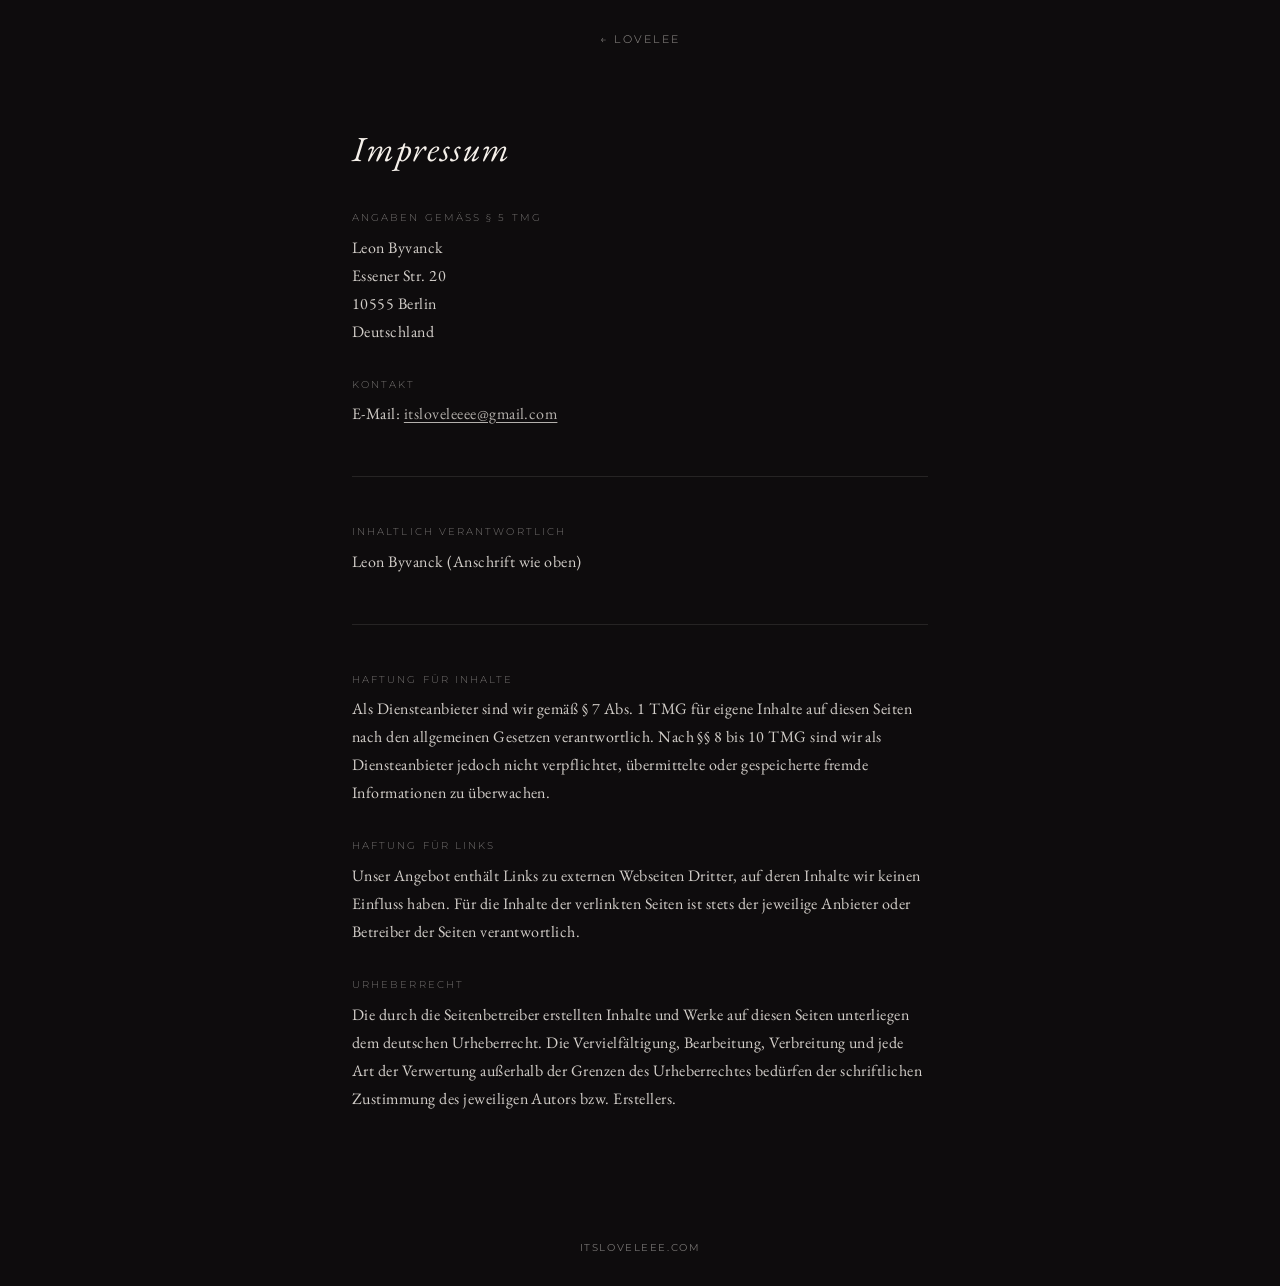
==== impressum.html @ a795ae88 "Add files via upload" ====
<!DOCTYPE html>
<html lang="de">
<head>
  <meta charset="UTF-8">
  <meta name="viewport" content="width=device-width, initial-scale=1.0">
  <title>Impressum — lovelee</title>
  <link rel="canonical" href="https://itsloveleee.com/impressum.html" />
  <link rel="preconnect" href="https://fonts.googleapis.com">
  <link rel="preconnect" href="https://fonts.gstatic.com" crossorigin>
  <link href="https://fonts.googleapis.com/css2?family=EB+Garamond:ital,wght@0,400;1,400;1,500&family=Montserrat:wght@200;300;400&display=swap" rel="stylesheet">
  <style>
    *, *::before, *::after { box-sizing: border-box; margin: 0; padding: 0; }

    :root {
      --ink: #0e0c0d;
      --cream: #f5f0ea;
      --muted: rgba(245,240,234,0.45);
    }

    body {
      background: var(--ink);
      color: var(--cream);
      font-family: 'EB Garamond', serif;
      font-weight: 400;
      letter-spacing: 0.03em;
      min-height: 100vh;
      display: flex;
      flex-direction: column;
    }

    nav {
      display: flex;
      justify-content: center;
      padding: 2rem 2rem 1rem;
    }

    nav a {
      font-family: 'Montserrat', sans-serif;
      font-weight: 300;
      font-size: 0.7rem;
      letter-spacing: 0.2em;
      text-transform: uppercase;
      color: var(--cream);
      text-decoration: none;
      opacity: 0.6;
      transition: opacity 0.2s;
    }

    nav a:hover { opacity: 1; }

    main {
      flex: 1;
      max-width: 640px;
      margin: 0 auto;
      padding: 4rem 2rem 6rem;
    }

    h1 {
      font-family: 'EB Garamond', serif;
      font-style: italic;
      font-weight: 400;
      font-size: 2.2rem;
      letter-spacing: 0.04em;
      margin-bottom: 2.5rem;
      color: var(--cream);
    }

    h2 {
      font-family: 'Montserrat', sans-serif;
      font-weight: 300;
      font-size: 0.65rem;
      letter-spacing: 0.2em;
      text-transform: uppercase;
      color: var(--muted);
      margin-top: 2rem;
      margin-bottom: 0.6rem;
    }

    p {
      font-size: 1rem;
      line-height: 1.75;
      color: var(--cream);
      opacity: 0.85;
    }

    a {
      color: var(--cream);
      opacity: 0.85;
      text-decoration: underline;
      text-underline-offset: 3px;
    }

    a:hover { opacity: 1; }

    .divider {
      border: none;
      border-top: 1px solid rgba(245,240,234,0.1);
      margin: 3rem 0;
    }

    footer {
      text-align: center;
      padding: 2rem;
      font-family: 'Montserrat', sans-serif;
      font-size: 0.65rem;
      letter-spacing: 0.15em;
      text-transform: uppercase;
      color: var(--muted);
    }

    footer a {
      color: var(--muted);
      text-decoration: none;
      opacity: 1;
    }

    footer a:hover { color: var(--cream); }
  </style>
</head>
<body>

  <nav>
    <a href="/">← lovelee</a>
  </nav>

  <main>
    <h1>Impressum</h1>

    <h2>Angaben gemäß § 5 TMG</h2>
    <p>
      Leon Byvanck<br>
      Essener Str. 20<br>
      10555 Berlin<br>
      Deutschland
    </p>

    <h2>Kontakt</h2>
    <p>
      E-Mail: <a href="mailto:itsloveleeee@gmail.com">itsloveleeee@gmail.com</a>
    </p>

    <hr class="divider">

    <h2>Inhaltlich verantwortlich</h2>
    <p>Leon Byvanck (Anschrift wie oben)</p>

    <hr class="divider">

    <h2>Haftung für Inhalte</h2>
    <p>Als Diensteanbieter sind wir gemäß § 7 Abs. 1 TMG für eigene Inhalte auf diesen Seiten nach den allgemeinen Gesetzen verantwortlich. Nach §§ 8 bis 10 TMG sind wir als Diensteanbieter jedoch nicht verpflichtet, übermittelte oder gespeicherte fremde Informationen zu überwachen.</p>

    <h2>Haftung für Links</h2>
    <p>Unser Angebot enthält Links zu externen Webseiten Dritter, auf deren Inhalte wir keinen Einfluss haben. Für die Inhalte der verlinkten Seiten ist stets der jeweilige Anbieter oder Betreiber der Seiten verantwortlich.</p>

    <h2>Urheberrecht</h2>
    <p>Die durch die Seitenbetreiber erstellten Inhalte und Werke auf diesen Seiten unterliegen dem deutschen Urheberrecht. Die Vervielfältigung, Bearbeitung, Verbreitung und jede Art der Verwertung außerhalb der Grenzen des Urheberrechtes bedürfen der schriftlichen Zustimmung des jeweiligen Autors bzw. Erstellers.</p>
  </main>

  <footer>
    <a href="/">itsloveleee.com</a>
  </footer>

</body>
</html>
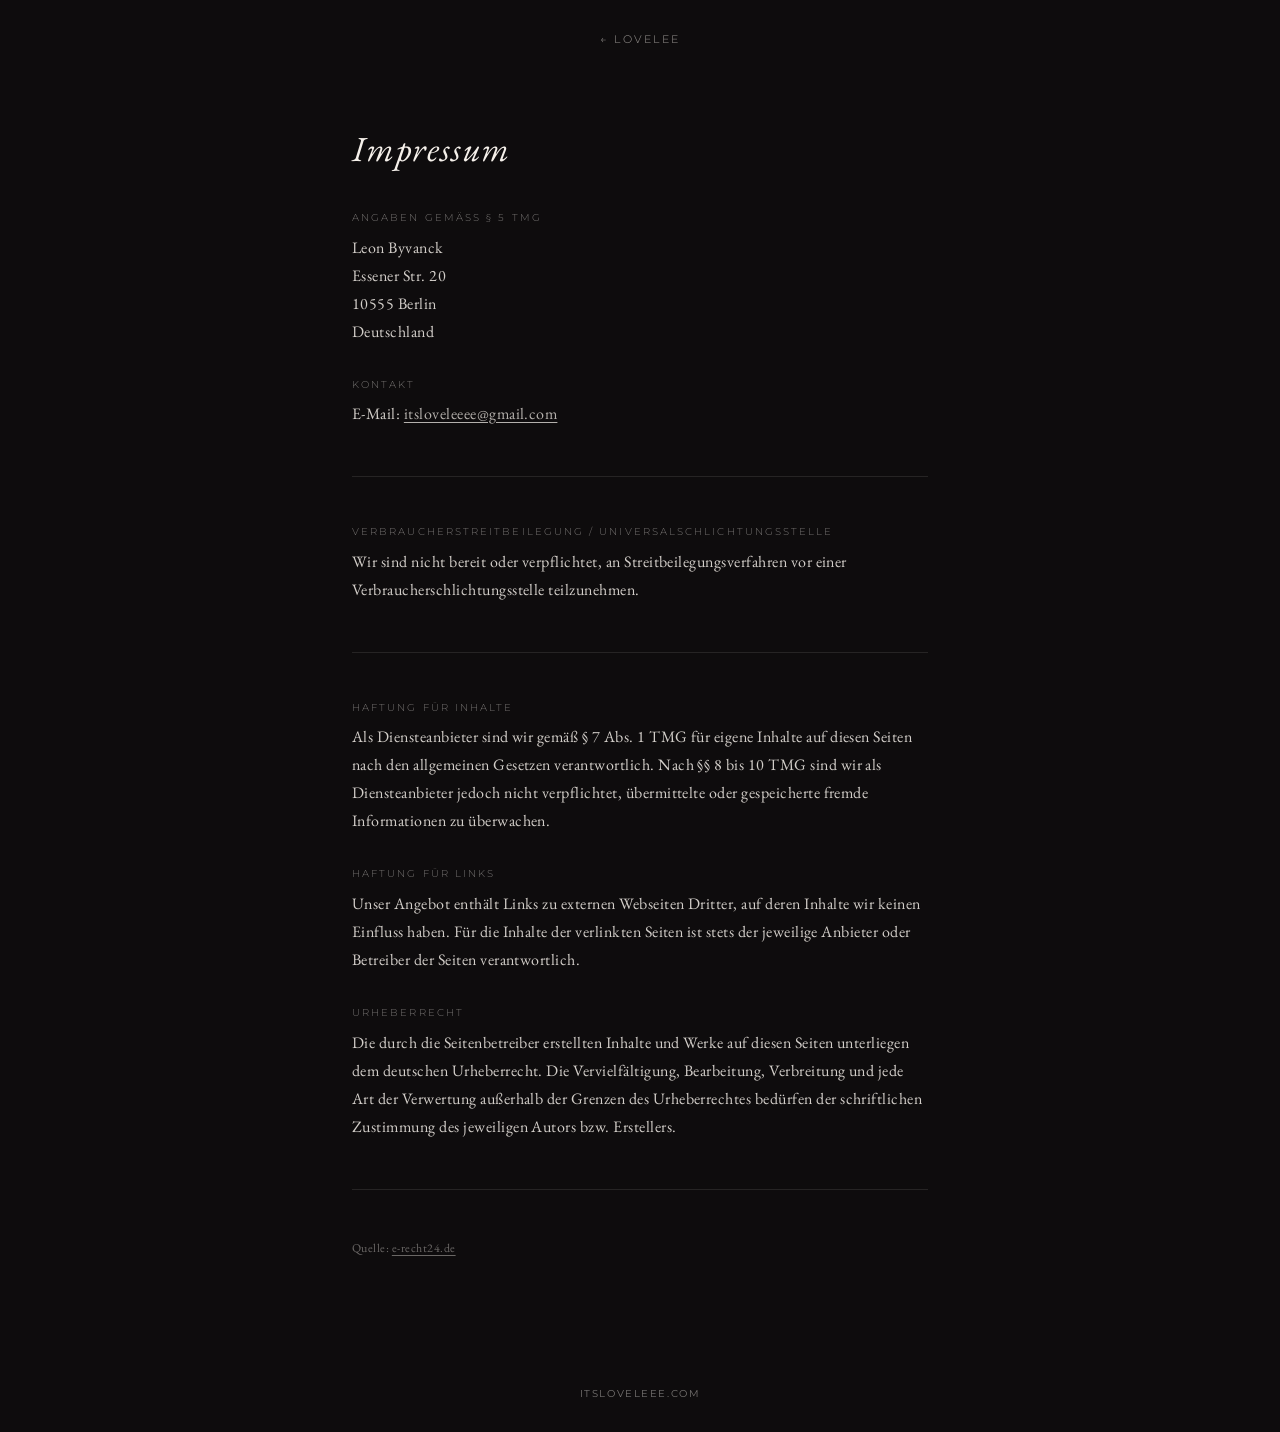
==== commit 04ba5e4a: "Add files via upload" ====
--- a/impressum.html
+++ b/impressum.html
@@ -141,8 +141,8 @@
 
     <hr class="divider">
 
-    <h2>Inhaltlich verantwortlich</h2>
-    <p>Leon Byvanck (Anschrift wie oben)</p>
+    <h2>Verbraucherstreitbeilegung / Universalschlichtungsstelle</h2>
+    <p>Wir sind nicht bereit oder verpflichtet, an Streitbeilegungsverfahren vor einer Verbraucherschlichtungsstelle teilzunehmen.</p>
 
     <hr class="divider">
 
@@ -154,6 +154,10 @@
 
     <h2>Urheberrecht</h2>
     <p>Die durch die Seitenbetreiber erstellten Inhalte und Werke auf diesen Seiten unterliegen dem deutschen Urheberrecht. Die Vervielfältigung, Bearbeitung, Verbreitung und jede Art der Verwertung außerhalb der Grenzen des Urheberrechtes bedürfen der schriftlichen Zustimmung des jeweiligen Autors bzw. Erstellers.</p>
+
+    <hr class="divider">
+
+    <p style="font-size:0.75rem; opacity:0.4;">Quelle: <a href="https://www.e-recht24.de" target="_blank" rel="noopener" style="opacity:1;">e-recht24.de</a></p>
   </main>
 
   <footer>
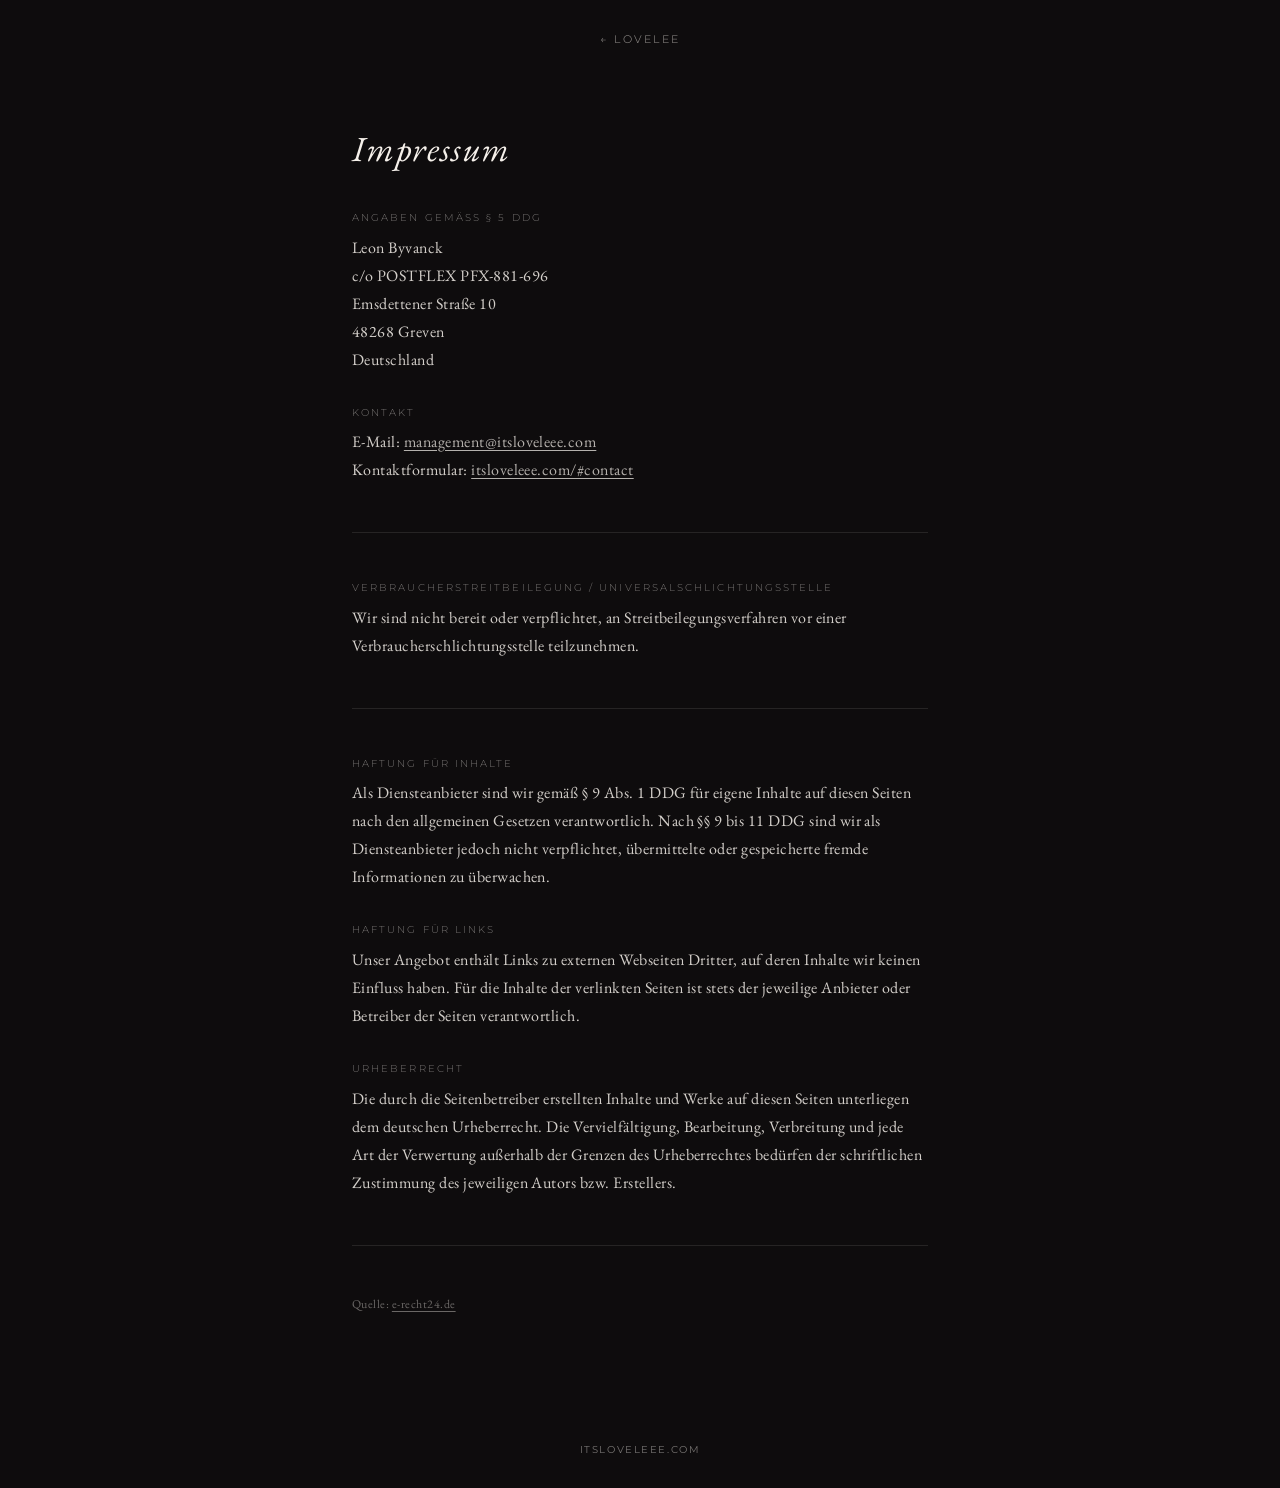
==== commit 08c0f6c2: "Add files via upload" ====
--- a/impressum.html
+++ b/impressum.html
@@ -126,17 +126,19 @@
   <main>
     <h1>Impressum</h1>
 
-    <h2>Angaben gemäß § 5 TMG</h2>
+    <h2>Angaben gemäß § 5 DDG</h2>
     <p>
       Leon Byvanck<br>
-      Essener Str. 20<br>
-      10555 Berlin<br>
+      c/o POSTFLEX PFX-881-696<br>
+      Emsdettener Straße 10<br>
+      48268 Greven<br>
       Deutschland
     </p>
 
     <h2>Kontakt</h2>
     <p>
-      E-Mail: <a href="mailto:itsloveleeee@gmail.com">itsloveleeee@gmail.com</a>
+      E-Mail: <a href="mailto:management@itsloveleee.com">management@itsloveleee.com</a><br>
+      Kontaktformular: <a href="https://itsloveleee.com/#contact">itsloveleee.com/#contact</a>
     </p>
 
     <hr class="divider">
@@ -147,7 +149,7 @@
     <hr class="divider">
 
     <h2>Haftung für Inhalte</h2>
-    <p>Als Diensteanbieter sind wir gemäß § 7 Abs. 1 TMG für eigene Inhalte auf diesen Seiten nach den allgemeinen Gesetzen verantwortlich. Nach §§ 8 bis 10 TMG sind wir als Diensteanbieter jedoch nicht verpflichtet, übermittelte oder gespeicherte fremde Informationen zu überwachen.</p>
+    <p>Als Diensteanbieter sind wir gemäß § 9 Abs. 1 DDG für eigene Inhalte auf diesen Seiten nach den allgemeinen Gesetzen verantwortlich. Nach §§ 9 bis 11 DDG sind wir als Diensteanbieter jedoch nicht verpflichtet, übermittelte oder gespeicherte fremde Informationen zu überwachen.</p>
 
     <h2>Haftung für Links</h2>
     <p>Unser Angebot enthält Links zu externen Webseiten Dritter, auf deren Inhalte wir keinen Einfluss haben. Für die Inhalte der verlinkten Seiten ist stets der jeweilige Anbieter oder Betreiber der Seiten verantwortlich.</p>
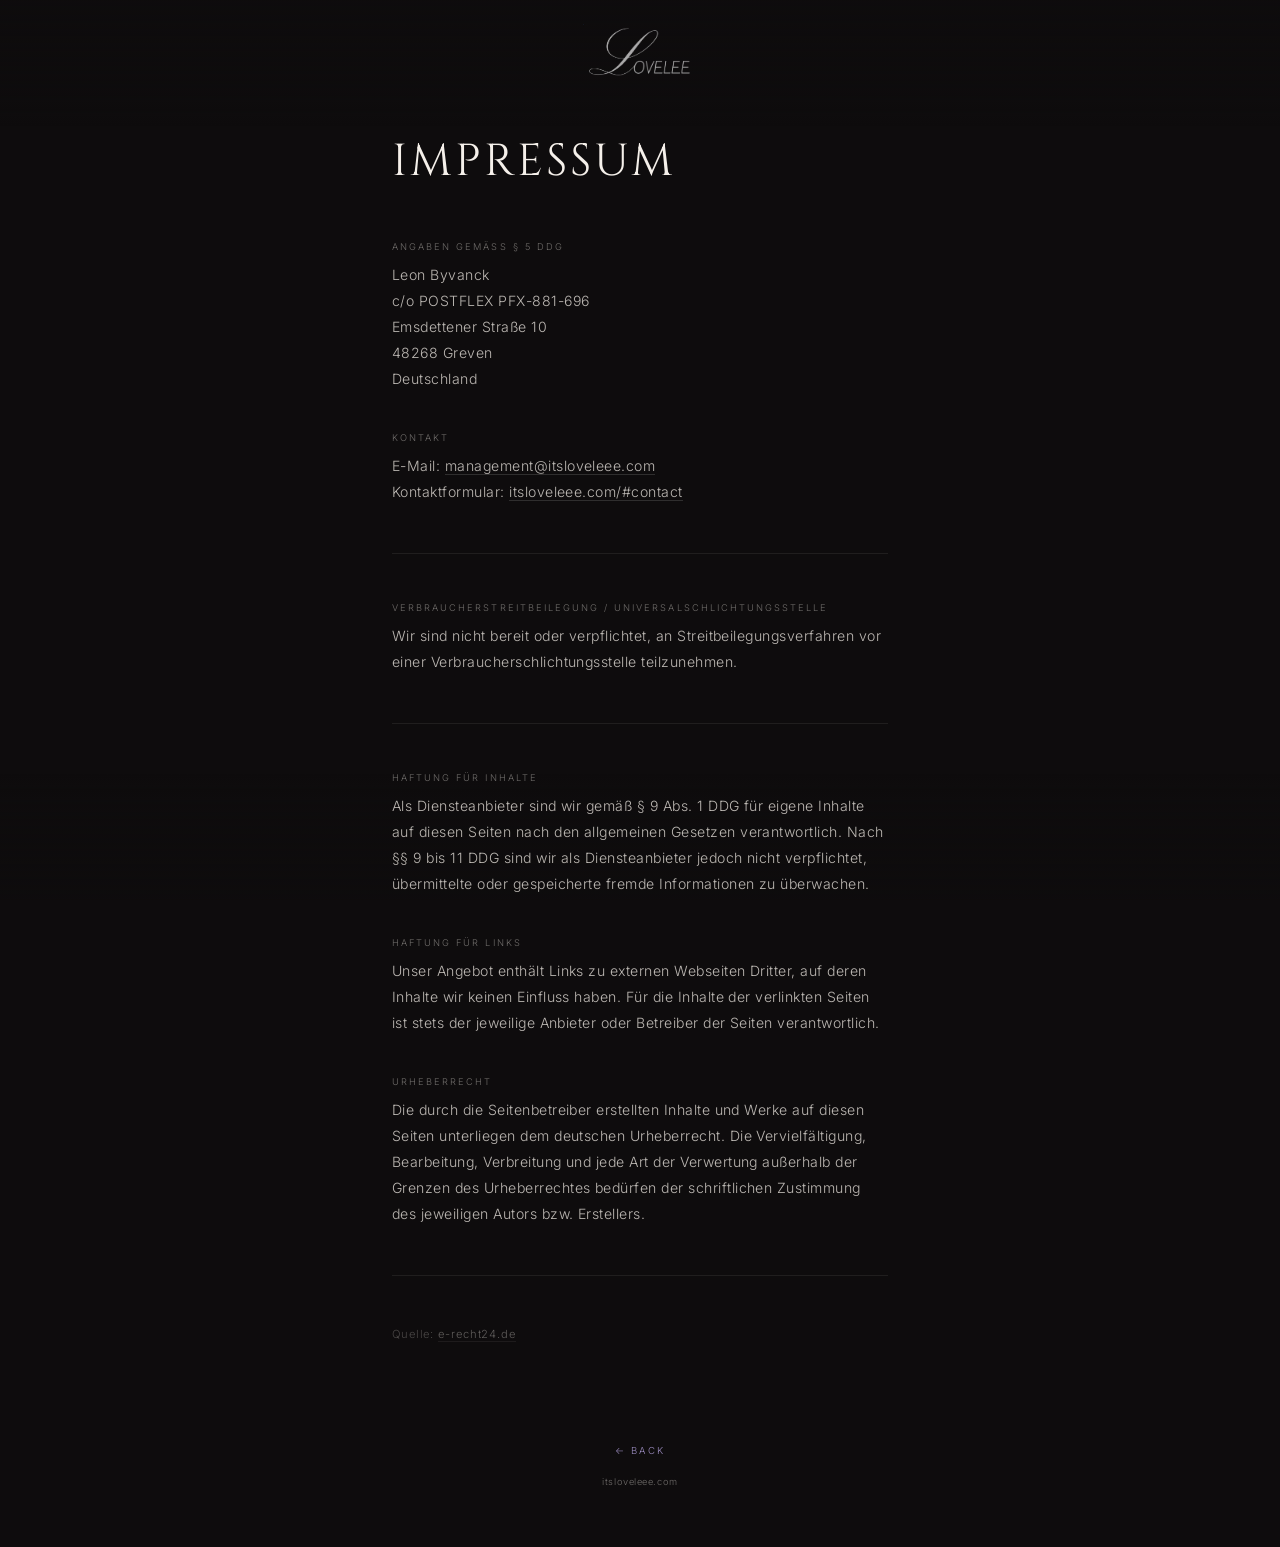
==== commit af9099be: "Add files via upload" ====
--- a/impressum.html
+++ b/impressum.html
@@ -5,122 +5,176 @@
   <meta name="viewport" content="width=device-width, initial-scale=1.0">
   <title>Impressum — lovelee</title>
   <link rel="canonical" href="https://itsloveleee.com/impressum.html" />
+  <link rel="icon" type="image/png" href="favicon.png">
   <link rel="preconnect" href="https://fonts.googleapis.com">
   <link rel="preconnect" href="https://fonts.gstatic.com" crossorigin>
-  <link href="https://fonts.googleapis.com/css2?family=EB+Garamond:ital,wght@0,400;1,400;1,500&family=Montserrat:wght@200;300;400&display=swap" rel="stylesheet">
+  <link href="https://fonts.googleapis.com/css2?family=Cinzel:wght@400;600&family=Inter:wght@300;400&display=swap" rel="stylesheet">
   <style>
     *, *::before, *::after { box-sizing: border-box; margin: 0; padding: 0; }
 
     :root {
       --ink: #0e0c0d;
       --cream: #f5f0ea;
-      --muted: rgba(245,240,234,0.45);
-    }
+      --muted: rgba(245,240,234,0.42);
+    }
+
+    html { scroll-behavior: smooth; }
 
     body {
       background: var(--ink);
       color: var(--cream);
-      font-family: 'EB Garamond', serif;
-      font-weight: 400;
+      font-family: 'Inter', sans-serif;
+      font-weight: 300;
       letter-spacing: 0.03em;
       min-height: 100vh;
+    }
+
+    /* vignette */
+    body::before {
+      content: '';
+      position: fixed;
+      inset: 0;
+      z-index: 0;
+      pointer-events: none;
+      background: linear-gradient(
+        to bottom,
+        rgba(14,12,13,0.7) 0%,
+        transparent 14%,
+        transparent 86%,
+        rgba(14,12,13,0.7) 100%
+      );
+    }
+
+    nav {
+      position: fixed;
+      top: 0; left: 0; right: 0;
+      z-index: 10;
       display: flex;
       flex-direction: column;
-    }
-
-    nav {
-      display: flex;
-      justify-content: center;
-      padding: 2rem 2rem 1rem;
-    }
-
-    nav a {
-      font-family: 'Montserrat', sans-serif;
-      font-weight: 300;
-      font-size: 0.7rem;
-      letter-spacing: 0.2em;
+      align-items: center;
+      padding: 24px 52px 0;
+      gap: 10px;
+      transition: opacity 0.4s ease;
+    }
+
+    nav .nav-logo {
+      height: 56px;
+      width: auto;
+      opacity: 0.9;
+      display: block;
+    }
+    nav a { border: none !important; }
+
+    nav .nav-back {
+      font-family: 'Inter', sans-serif;
+      font-size: 0.55rem;
+      font-weight: 300;
+      letter-spacing: 0.22em;
       text-transform: uppercase;
       color: var(--cream);
       text-decoration: none;
-      opacity: 0.6;
+      opacity: 0.38;
       transition: opacity 0.2s;
     }
-
-    nav a:hover { opacity: 1; }
+    nav .nav-back:hover { opacity: 1; }
 
     main {
-      flex: 1;
-      max-width: 640px;
+      position: relative;
+      z-index: 1;
+      max-width: 600px;
       margin: 0 auto;
-      padding: 4rem 2rem 6rem;
+      padding: 140px 52px 100px;
+    }
+
+    @media (max-width: 600px) {
+      main { padding: 120px 24px 80px; }
     }
 
     h1 {
-      font-family: 'EB Garamond', serif;
-      font-style: italic;
+      font-family: 'Cinzel', serif;
       font-weight: 400;
-      font-size: 2.2rem;
-      letter-spacing: 0.04em;
-      margin-bottom: 2.5rem;
-      color: var(--cream);
+      font-size: clamp(1.8rem, 5vw, 2.8rem);
+      letter-spacing: 0.07em;
+      text-transform: uppercase;
+      color: var(--cream);
+      line-height: 1;
+      margin-bottom: 56px;
     }
 
     h2 {
-      font-family: 'Montserrat', sans-serif;
-      font-weight: 300;
-      font-size: 0.65rem;
-      letter-spacing: 0.2em;
+      font-family: 'Inter', sans-serif;
+      font-weight: 300;
+      font-size: 0.58rem;
+      letter-spacing: 0.22em;
       text-transform: uppercase;
       color: var(--muted);
-      margin-top: 2rem;
-      margin-bottom: 0.6rem;
+      margin-top: 40px;
+      margin-bottom: 10px;
     }
 
     p {
-      font-size: 1rem;
-      line-height: 1.75;
-      color: var(--cream);
-      opacity: 0.85;
+      font-size: 0.88rem;
+      line-height: 1.85;
+      color: rgba(245,240,234,0.75);
     }
 
     a {
       color: var(--cream);
-      opacity: 0.85;
-      text-decoration: underline;
-      text-underline-offset: 3px;
-    }
-
-    a:hover { opacity: 1; }
+      opacity: 0.75;
+      text-decoration: none;
+      border-bottom: 1px solid rgba(245,240,234,0.2);
+      transition: opacity 0.2s, border-color 0.2s;
+    }
+    a:hover { opacity: 1; border-color: rgba(245,240,234,0.55); }
 
     .divider {
       border: none;
-      border-top: 1px solid rgba(245,240,234,0.1);
-      margin: 3rem 0;
+      border-top: 1px solid rgba(245,240,234,0.08);
+      margin: 48px 0;
     }
 
     footer {
+      position: relative;
+      z-index: 1;
       text-align: center;
-      padding: 2rem;
-      font-family: 'Montserrat', sans-serif;
-      font-size: 0.65rem;
-      letter-spacing: 0.15em;
+      padding: 0 0 60px;
+      font-family: 'Inter', sans-serif;
+      font-size: 0.58rem;
+      letter-spacing: 0.18em;
       text-transform: uppercase;
       color: var(--muted);
-    }
-
+      display: flex;
+      flex-direction: column;
+      align-items: center;
+      gap: 20px;
+    }
     footer a {
       color: var(--muted);
+      border: none;
+      opacity: 1;
+      text-transform: none;
+      letter-spacing: 0.06em;
+    }
+    footer a:hover { color: var(--cream); }
+    .footer-back {
+      font-family: 'Inter', sans-serif;
+      font-size: 0.6rem;
+      font-weight: 300;
+      letter-spacing: 0.22em;
+      text-transform: uppercase;
+      color: #9b8bbf;
       text-decoration: none;
       opacity: 1;
-    }
-
-    footer a:hover { color: var(--cream); }
+      border: none !important;
+      transition: color 0.2s;
+    }
+    .footer-back:hover { color: #c4b4e8; }
   </style>
 </head>
 <body>
 
   <nav>
-    <a href="/">← lovelee</a>
+    <a href="/"><img src="logo.png" class="nav-logo" alt="lovelee"></a>
   </nav>
 
   <main>
@@ -159,12 +213,21 @@
 
     <hr class="divider">
 
-    <p style="font-size:0.75rem; opacity:0.4;">Quelle: <a href="https://www.e-recht24.de" target="_blank" rel="noopener" style="opacity:1;">e-recht24.de</a></p>
+    <p style="font-size:0.7rem; opacity:0.35; letter-spacing:0.08em;">Quelle: <a href="https://www.e-recht24.de" target="_blank" rel="noopener" style="opacity:1;">e-recht24.de</a></p>
   </main>
 
   <footer>
+    <a href="/" class="footer-back">← back</a>
     <a href="/">itsloveleee.com</a>
   </footer>
 
+<script>
+  window.addEventListener('scroll', () => {
+    const nav = document.querySelector('nav');
+    nav.style.opacity = window.scrollY > 60 ? '0' : '1';
+    nav.style.pointerEvents = window.scrollY > 60 ? 'none' : 'auto';
+  });
+</script>
+
 </body>
 </html>
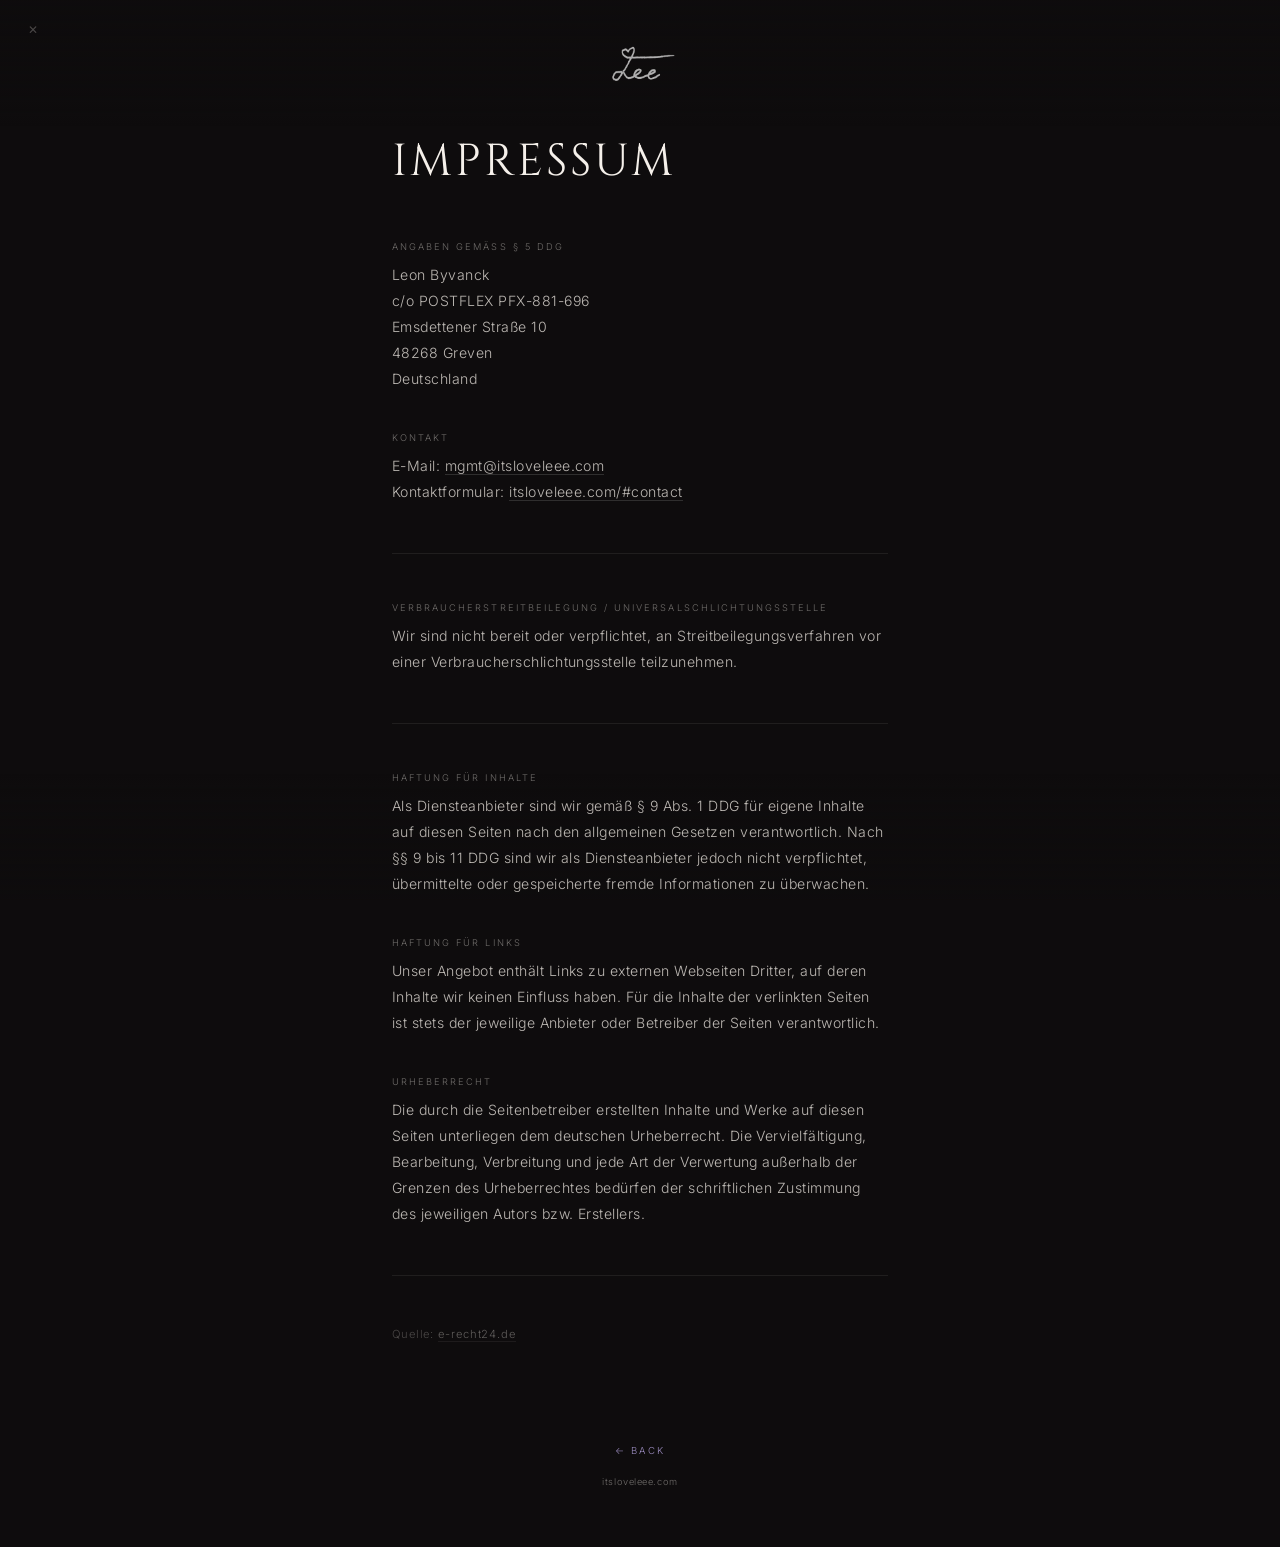
==== commit a4b35aba: "Add files via upload" ====
--- a/impressum.html
+++ b/impressum.html
@@ -45,6 +45,20 @@
       );
     }
 
+    .page-close {
+      position: fixed;
+      top: 24px;
+      left: 28px;
+      z-index: 20;
+      color: rgba(245,240,234,0.35);
+      font-size: 0.75rem;
+      text-decoration: none;
+      border: none !important;
+      transition: color 0.2s;
+      line-height: 1;
+    }
+    .page-close:hover { color: var(--cream); opacity: 1; }
+
     nav {
       position: fixed;
       top: 0; left: 0; right: 0;
@@ -58,7 +72,7 @@
     }
 
     nav .nav-logo {
-      height: 56px;
+      height: 80px;
       width: auto;
       opacity: 0.9;
       display: block;
@@ -173,8 +187,10 @@
 </head>
 <body>
 
+  <a href="/" class="page-close" title="back">✕</a>
+
   <nav>
-    <a href="/"><img src="logo.png" class="nav-logo" alt="lovelee"></a>
+    <a href="/"><img src="logo.webp" class="nav-logo" alt="lovelee"></a>
   </nav>
 
   <main>
@@ -191,7 +207,7 @@
 
     <h2>Kontakt</h2>
     <p>
-      E-Mail: <a href="mailto:management@itsloveleee.com">management@itsloveleee.com</a><br>
+      E-Mail: <a href="mailto:mgmt@itsloveleee.com">mgmt@itsloveleee.com</a><br>
       Kontaktformular: <a href="https://itsloveleee.com/#contact">itsloveleee.com/#contact</a>
     </p>
 
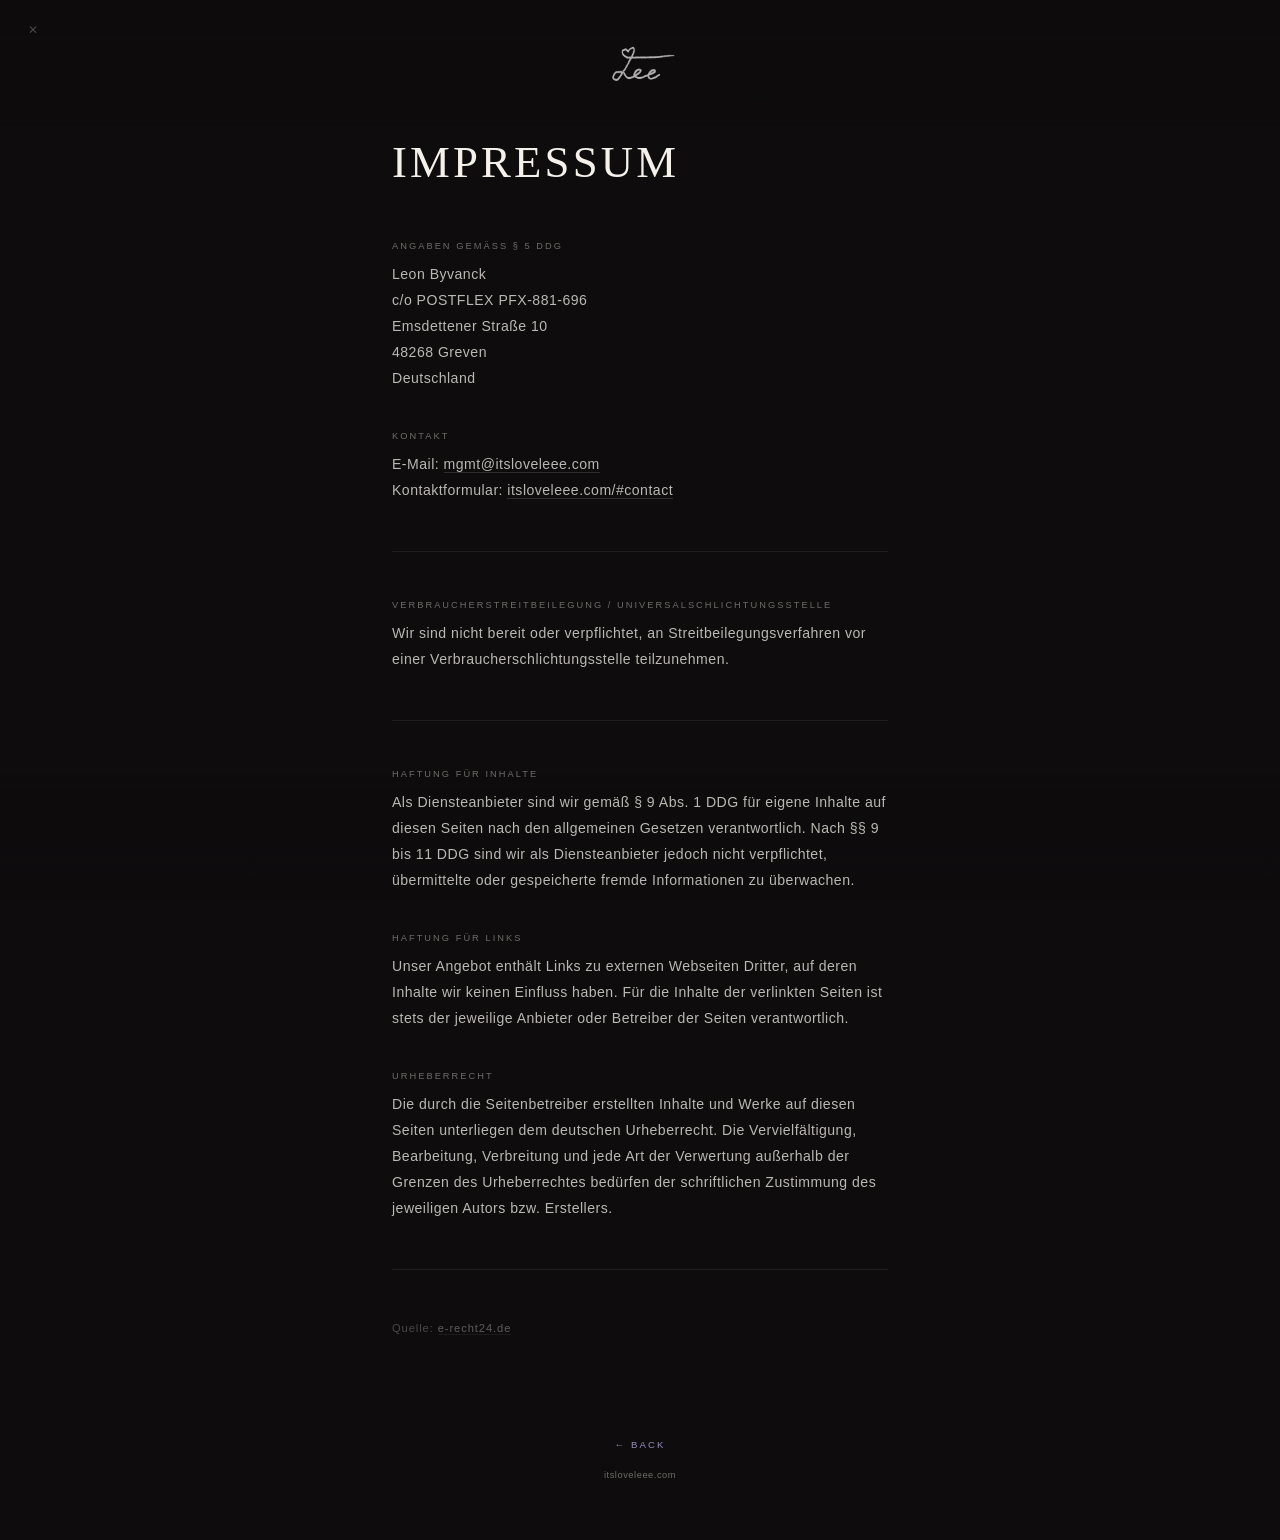
==== commit 3990480d: "Add files via upload" ====
--- a/impressum.html
+++ b/impressum.html
@@ -6,9 +6,7 @@
   <title>Impressum — lovelee</title>
   <link rel="canonical" href="https://itsloveleee.com/impressum.html" />
   <link rel="icon" type="image/png" href="favicon.png">
-  <link rel="preconnect" href="https://fonts.googleapis.com">
-  <link rel="preconnect" href="https://fonts.gstatic.com" crossorigin>
-  <link href="https://fonts.googleapis.com/css2?family=Cinzel:wght@400;600&family=Inter:wght@300;400&display=swap" rel="stylesheet">
+  <link rel="stylesheet" href="fonts/fonts.css">
   <style>
     *, *::before, *::after { box-sizing: border-box; margin: 0; padding: 0; }
 
